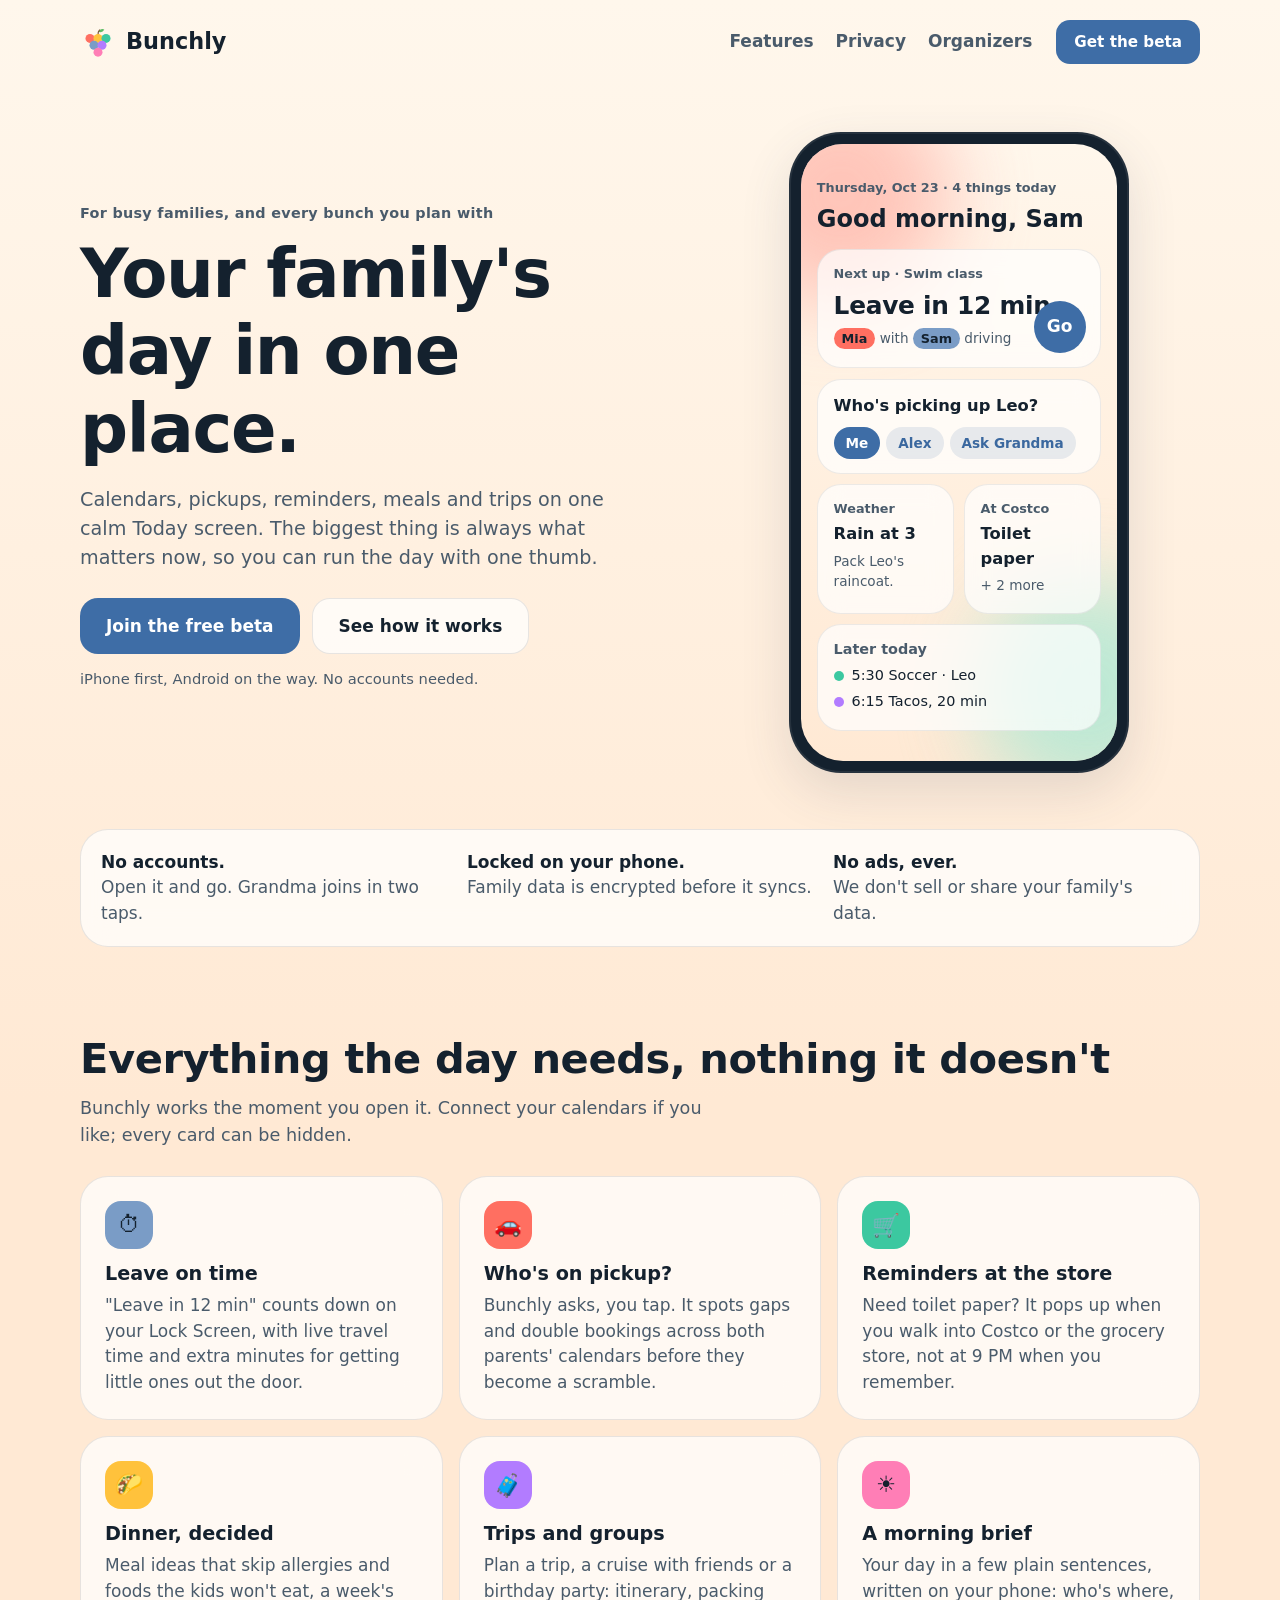
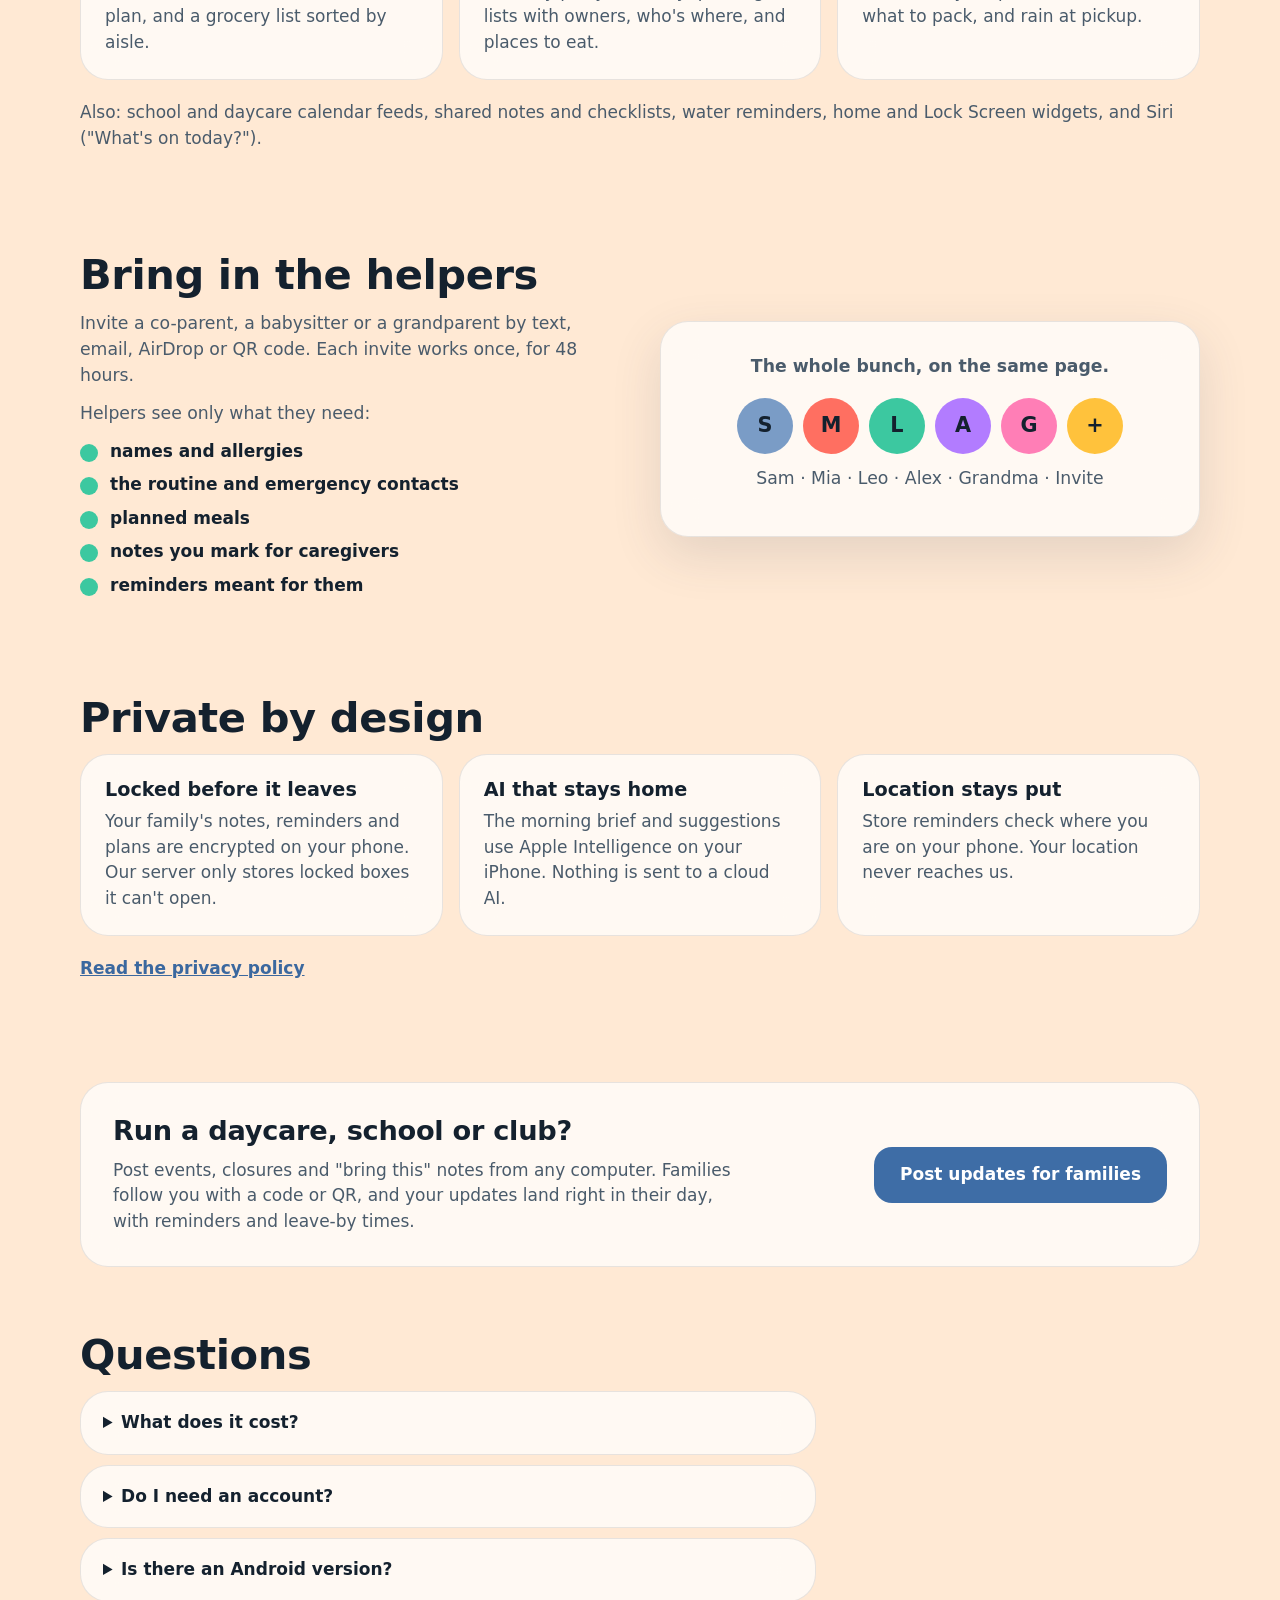
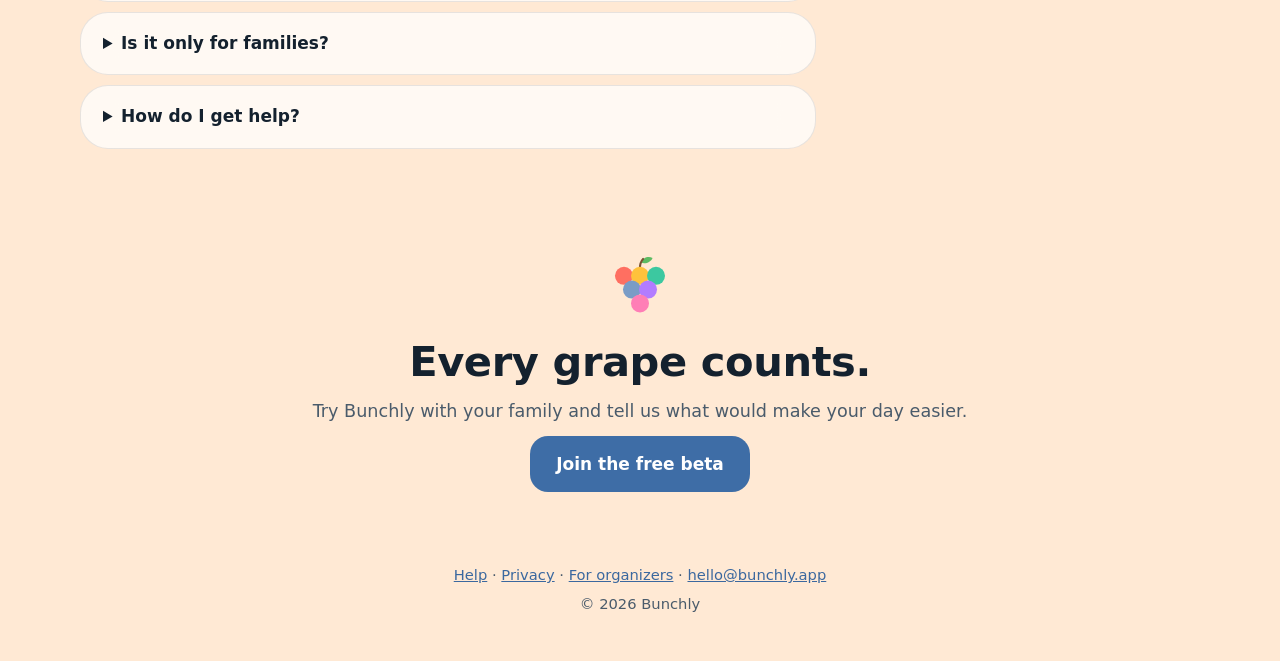
==== index.html @ c91fd7da "Publish landing page from Personal-Dashboard 322509f Co-Authored-By: Claude Opus 5.5 (1M context) <n" ====
<!doctype html>
<html lang="en">
<head>
  <meta charset="utf-8">
  <meta name="viewport" content="width=device-width, initial-scale=1">
  <title>Bunchly: your family's day in one place</title>
  <meta name="description" content="Bunchly keeps your family, and every group you plan with, on one calm Today screen: calendars, pickups, reminders, meals and trips. No accounts needed.">
  <meta name="theme-color" content="#FFF7EC" media="(prefers-color-scheme: light)">
  <meta name="theme-color" content="#11141F" media="(prefers-color-scheme: dark)">
  <meta property="og:title" content="Bunchly">
  <meta property="og:description" content="Your family's day in one place. Calendars, pickups, reminders, meals and trips, shared with the people who help.">
  <meta property="og:url" content="https://bunchly.app/">
  <meta property="og:type" content="website">
  <link rel="icon" href="/logo.svg" type="image/svg+xml">
  <link rel="stylesheet" href="/home.css">
</head>
<body>
  <div class="glows" aria-hidden="true"><span></span><span></span><span></span><span></span></div>

  <header class="top">
    <a class="brand" href="/" aria-label="Bunchly home"><img src="/logo.svg" alt="" width="36" height="36"><span>Bunchly</span></a>
    <nav aria-label="Main">
      <a href="#features">Features</a>
      <a href="#privacy">Privacy</a>
      <a href="#organizers">Organizers</a>
    </nav>
    <a class="button small beta-link" href="mailto:hello@bunchly.app?subject=Bunchly%20beta">Get the beta</a>
  </header>

  <main>
    <section class="hero">
      <div class="hero-text">
        <p class="eyebrow">For busy families, and every bunch you plan with</p>
        <h1>Your family's day in one place.</h1>
        <p class="lead">Calendars, pickups, reminders, meals and trips on one calm Today screen. The biggest thing is always what matters now, so you can run the day with one thumb.</p>
        <div class="cta">
          <a class="button beta-link" href="mailto:hello@bunchly.app?subject=Bunchly%20beta">Join the free beta</a>
          <a class="button ghost" href="#features">See how it works</a>
        </div>
        <p class="fine">iPhone first, Android on the way. No accounts needed.</p>
      </div>

      <figure class="phone" aria-label="Bunchly's Today screen">
        <div class="screen">
          <p class="caption">Thursday, Oct 23 · 4 things today</p>
          <p class="greeting">Good morning, Sam</p>

          <div class="tile next">
            <p class="caption">Next up · Swim class</p>
            <p class="countdown">Leave in 12 min</p>
            <p class="small-text"><span class="chip c-coral">Mia</span> with <span class="chip c-blue">Sam</span> driving</p>
            <span class="go">Go</span>
          </div>

          <div class="tile ask">
            <p class="tile-title">Who's picking up Leo?</p>
            <div class="answers"><span>Me</span><span>Alex</span><span>Ask Grandma</span></div>
          </div>

          <div class="row">
            <div class="tile mini">
              <p class="caption">Weather</p>
              <p class="tile-title">Rain at 3</p>
              <p class="small-text">Pack Leo's raincoat.</p>
            </div>
            <div class="tile mini">
              <p class="caption">At Costco</p>
              <p class="tile-title">Toilet paper</p>
              <p class="small-text">+ 2 more</p>
            </div>
          </div>

          <div class="tile list">
            <p class="caption">Later today</p>
            <p><span class="dot c-mint"></span>5:30 Soccer · Leo</p>
            <p><span class="dot c-lavender"></span>6:15 Tacos, 20 min</p>
          </div>
        </div>
      </figure>
    </section>

    <ul class="promises" aria-label="Bunchly promises">
      <li><strong>No accounts.</strong> Open it and go. Grandma joins in two taps.</li>
      <li><strong>Locked on your phone.</strong> Family data is encrypted before it syncs.</li>
      <li><strong>No ads, ever.</strong> We don't sell or share your family's data.</li>
    </ul>

    <section id="features" class="section">
      <h2>Everything the day needs, nothing it doesn't</h2>
      <p class="section-lead">Bunchly works the moment you open it. Connect your calendars if you like; every card can be hidden.</p>
      <div class="grid">
        <article class="feature">
          <div class="icon c-blue" aria-hidden="true">⏱</div>
          <h3>Leave on time</h3>
          <p>"Leave in 12 min" counts down on your Lock Screen, with live travel time and extra minutes for getting little ones out the door.</p>
        </article>
        <article class="feature">
          <div class="icon c-coral" aria-hidden="true">🚗</div>
          <h3>Who's on pickup?</h3>
          <p>Bunchly asks, you tap. It spots gaps and double bookings across both parents' calendars before they become a scramble.</p>
        </article>
        <article class="feature">
          <div class="icon c-mint" aria-hidden="true">🛒</div>
          <h3>Reminders at the store</h3>
          <p>Need toilet paper? It pops up when you walk into Costco or the grocery store, not at 9 PM when you remember.</p>
        </article>
        <article class="feature">
          <div class="icon c-sun" aria-hidden="true">🌮</div>
          <h3>Dinner, decided</h3>
          <p>Meal ideas that skip allergies and foods the kids won't eat, a week's plan, and a grocery list sorted by aisle.</p>
        </article>
        <article class="feature">
          <div class="icon c-lavender" aria-hidden="true">🧳</div>
          <h3>Trips and groups</h3>
          <p>Plan a trip, a cruise with friends or a birthday party: itinerary, packing lists with owners, who's where, and places to eat.</p>
        </article>
        <article class="feature">
          <div class="icon c-pink" aria-hidden="true">☀️</div>
          <h3>A morning brief</h3>
          <p>Your day in a few plain sentences, written on your phone: who's where, what to pack, and rain at pickup.</p>
        </article>
      </div>
      <p class="also">Also: school and daycare calendar feeds, shared notes and checklists, water reminders, home and Lock Screen widgets, and Siri ("What's on today?").</p>
    </section>

    <section class="section split">
      <div>
        <h2>Bring in the helpers</h2>
        <p>Invite a co-parent, a babysitter or a grandparent by text, email, AirDrop or QR code. Each invite works once, for 48 hours.</p>
        <p>Helpers see only what they need:</p>
        <ul class="checks">
          <li>names and allergies</li>
          <li>the routine and emergency contacts</li>
          <li>planned meals</li>
          <li>notes you mark for caregivers</li>
          <li>reminders meant for them</li>
        </ul>
      </div>
      <div class="bunch-card" aria-hidden="true">
        <p class="tile-title">The whole bunch, on the same page.</p>
        <div class="people">
          <span class="avatar c-blue">S</span><span class="avatar c-coral">M</span><span class="avatar c-mint">L</span>
          <span class="avatar c-lavender">A</span><span class="avatar c-pink">G</span><span class="avatar c-sun">+</span>
        </div>
        <p class="small-text">Sam · Mia · Leo · Alex · Grandma · Invite</p>
      </div>
    </section>

    <section id="privacy" class="section privacy">
      <h2>Private by design</h2>
      <div class="grid three">
        <div>
          <h3>Locked before it leaves</h3>
          <p>Your family's notes, reminders and plans are encrypted on your phone. Our server only stores locked boxes it can't open.</p>
        </div>
        <div>
          <h3>AI that stays home</h3>
          <p>The morning brief and suggestions use Apple Intelligence on your iPhone. Nothing is sent to a cloud AI.</p>
        </div>
        <div>
          <h3>Location stays put</h3>
          <p>Store reminders check where you are on your phone. Your location never reaches us.</p>
        </div>
      </div>
      <p><a href="/privacy/">Read the privacy policy</a></p>
    </section>

    <section id="organizers" class="section organizers">
      <div>
        <h2>Run a daycare, school or club?</h2>
        <p>Post events, closures and "bring this" notes from any computer. Families follow you with a code or QR, and your updates land right in their day, with reminders and leave-by times.</p>
      </div>
      <a class="button" href="/organizer/">Post updates for families</a>
    </section>

    <section class="section faq">
      <h2>Questions</h2>
      <details>
        <summary>What does it cost?</summary>
        <p>The beta is free. When Bunchly reaches the App Store, the core app stays free, with an optional Plus plan later.</p>
      </details>
      <details>
        <summary>Do I need an account?</summary>
        <p>No. There's no sign-up and no password. Sharing with your family works through one-time invite links.</p>
      </details>
      <details>
        <summary>Is there an Android version?</summary>
        <p>Not yet. Bunchly is built so Android phones can join the same family later.</p>
      </details>
      <details>
        <summary>Is it only for families?</summary>
        <p>Families come first, but any bunch works: a trip with friends, a team, a party you're planning.</p>
      </details>
      <details>
        <summary>How do I get help?</summary>
        <p>Visit <a href="/support/">support</a> or write to <a href="mailto:hello@bunchly.app">hello@bunchly.app</a>.</p>
      </details>
    </section>

    <section class="section final">
      <img src="/logo.svg" alt="" width="72" height="72">
      <h2>Every grape counts.</h2>
      <p>Try Bunchly with your family and tell us what would make your day easier.</p>
      <a class="button beta-link" href="mailto:hello@bunchly.app?subject=Bunchly%20beta">Join the free beta</a>
    </section>
  </main>

  <footer class="bottom">
    <p><a href="/support/">Help</a> · <a href="/privacy/">Privacy</a> · <a href="/organizer/">For organizers</a> · <a href="mailto:hello@bunchly.app">hello@bunchly.app</a></p>
    <p>© 2026 Bunchly</p>
  </footer>
</body>
</html>
---- home.css ----
/* Landing page. Brand tokens from docs/BRAND.md; the other pages use style.css. */
:root {
  --bg-top: #FFF7EC;
  --bg-bottom: #FFE9D4;
  --card: rgba(255, 255, 255, 0.72);
  --card-solid: #FFFFFF;
  --text: #14212E;
  --muted: #4A5B6B;
  --link: #3B689F;
  --accent: #3E6DA6;
  --on-accent: #FFFFFF;
  --line: rgba(20, 33, 46, 0.10);
  --glow-opacity: 0.75;
  --shadow: 0 18px 50px rgba(62, 70, 90, 0.14);
  --blue: #7A9CC6; --coral: #FF6F61; --mint: #3CC8A0;
  --lavender: #B27CFF; --pink: #FF7EB6; --sun: #FFC23C;
}
@media (prefers-color-scheme: dark) {
  :root {
    --bg-top: #1B2033;
    --bg-bottom: #11141F;
    --card: rgba(36, 42, 64, 0.72);
    --card-solid: #1B2033;
    --text: #F2F5F8;
    --muted: #B4C0CC;
    --link: #8FB0D8;
    --on-accent: #FFFFFF;
    --line: rgba(242, 245, 248, 0.12);
    --glow-opacity: 0.22;
    --shadow: 0 18px 50px rgba(0, 0, 0, 0.35);
  }
}

* { box-sizing: border-box; }
html { scroll-behavior: smooth; background: var(--bg-bottom); }
@media (prefers-reduced-motion: reduce) { html { scroll-behavior: auto; } }
body {
  margin: 0;
  min-height: 100vh;
  background: linear-gradient(180deg, var(--bg-top), var(--bg-bottom) 1100px) no-repeat, var(--bg-bottom);
  color: var(--text);
  font: 17px/1.5 ui-rounded, "SF Pro Rounded", "Nunito", system-ui, -apple-system, "Segoe UI", sans-serif;
  overflow-x: hidden;
}
a { color: var(--link); }
h1, h2, h3 { line-height: 1.15; margin: 0; }
p { margin: 0 0 12px; }

/* Wallpaper glows */
.glows { position: fixed; inset: 0; z-index: -1; pointer-events: none; opacity: var(--glow-opacity); }
.glows span { position: absolute; width: 46vmax; height: 46vmax; border-radius: 50%; filter: blur(90px); }
.glows span:nth-child(1) { background: #FFB4A8; top: -14vmax; left: -12vmax; }
.glows span:nth-child(2) { background: #A8E8D4; top: 18vmax; right: -16vmax; }
.glows span:nth-child(3) { background: #D8C0FF; bottom: -18vmax; left: 10vmax; }
.glows span:nth-child(4) { background: #B9CBE3; top: 40vmax; left: -20vmax; }

/* Buttons */
.button {
  display: inline-flex; align-items: center; justify-content: center;
  min-height: 56px; padding: 0 26px; border-radius: 18px;
  background: var(--accent); color: var(--on-accent);
  font-weight: 800; text-decoration: none; white-space: nowrap;
}
.button.small { min-height: 44px; padding: 0 18px; border-radius: 14px; font-size: 0.95rem; }
.button.ghost { background: var(--card); color: var(--text); border: 1px solid var(--line); }
.button:hover { filter: brightness(1.06); }
.button:focus-visible, a:focus-visible, summary:focus-visible { outline: 3px solid var(--link); outline-offset: 3px; }

/* Header */
.top {
  max-width: 72rem; margin: 0 auto; padding: 20px 16px;
  display: flex; align-items: center; gap: 24px;
}
.brand { display: flex; align-items: center; gap: 10px; color: var(--text); text-decoration: none; font-weight: 900; font-size: 1.4rem; }
.top nav { display: flex; gap: 22px; margin-left: auto; }
.top nav a { color: var(--muted); text-decoration: none; font-weight: 700; }
.top nav a:hover { color: var(--text); }

main { max-width: 72rem; margin: 0 auto; padding: 0 16px; }

/* Hero */
.hero { display: grid; grid-template-columns: 1.1fr 0.9fr; gap: 48px; align-items: center; padding: 48px 0 56px; }
.eyebrow { color: var(--muted); font-weight: 800; font-size: 0.9rem; letter-spacing: 0.02em; }
.hero h1 { font-size: clamp(2.5rem, 6vw, 4.2rem); font-weight: 900; letter-spacing: -0.02em; margin-bottom: 18px; }
.lead { font-size: 1.2rem; color: var(--muted); max-width: 34rem; margin-bottom: 26px; }
.cta { display: flex; flex-wrap: wrap; gap: 12px; margin-bottom: 14px; }
.fine { color: var(--muted); font-size: 0.92rem; }

/* Phone mockup */
.phone {
  margin: 0 auto; width: min(100%, 340px); padding: 12px; border-radius: 52px;
  background: #14212E; box-shadow: var(--shadow), inset 0 0 0 2px rgba(255,255,255,0.08);
}
.screen {
  border-radius: 42px; padding: 34px 16px 20px;
  background: linear-gradient(180deg, #FFF7EC, #FFE9D4);
  color: #14212E; position: relative; overflow: hidden;
}
.screen::before, .screen::after { content: ""; position: absolute; border-radius: 50%; filter: blur(40px); opacity: 0.75; z-index: 0; }
.screen::before { width: 220px; height: 220px; background: #FFB4A8; top: -60px; left: -70px; }
.screen::after { width: 220px; height: 220px; background: #A8E8D4; bottom: -40px; right: -80px; }
.screen > * { position: relative; z-index: 1; }
.screen .caption { color: #4A5B6B; }
.greeting { font-weight: 900; font-size: 1.5rem; margin-bottom: 12px; }
.caption { font-weight: 700; font-size: 0.8rem; color: var(--muted); margin-bottom: 4px; }
.tile {
  background: rgba(255,255,255,0.7); border: 1px solid rgba(20,33,46,0.08);
  border-radius: 24px; padding: 14px 16px; margin-bottom: 10px;
  -webkit-backdrop-filter: blur(12px); backdrop-filter: blur(12px);
}
.tile p { margin: 0 0 4px; }
.tile-title { font-weight: 800; font-size: 1.02rem; }
.small-text { font-size: 0.85rem; color: #4A5B6B; }
.next { position: relative; padding-right: 64px; }
.countdown { font-weight: 900; font-size: 1.55rem; white-space: nowrap; letter-spacing: -0.01em; }
.go {
  position: absolute; right: 14px; bottom: 14px; display: grid; place-items: center;
  width: 52px; height: 52px; border-radius: 50%; background: #3E6DA6; color: #FFF; font-weight: 900;
}
.answers { display: flex; gap: 6px; flex-wrap: wrap; margin-top: 8px; }
.answers span { padding: 6px 12px; border-radius: 999px; background: #3E6DA6; color: #FFF; font-weight: 800; font-size: 0.85rem; }
.answers span + span { background: rgba(62,109,166,0.12); color: #3B689F; }
.row { display: grid; grid-template-columns: 1fr 1fr; gap: 10px; }
.row .tile { margin-bottom: 10px; }
.list p { font-size: 0.9rem; display: flex; align-items: center; gap: 8px; }
.chip { display: inline-block; padding: 1px 8px; border-radius: 999px; font-weight: 800; font-size: 0.8rem; color: #14212E; }
.dot { width: 10px; height: 10px; border-radius: 50%; display: inline-block; }

/* Person colors */
.c-blue { background: var(--blue); } .c-coral { background: var(--coral); } .c-mint { background: var(--mint); }
.c-lavender { background: var(--lavender); } .c-pink { background: var(--pink); } .c-sun { background: var(--sun); }

/* Promises strip */
.promises {
  list-style: none; margin: 0 0 24px; padding: 20px; display: grid; grid-template-columns: repeat(3, 1fr); gap: 20px;
  background: var(--card); border: 1px solid var(--line); border-radius: 28px;
  -webkit-backdrop-filter: blur(16px); backdrop-filter: blur(16px);
}
.promises li { color: var(--muted); }
.promises strong { color: var(--text); display: block; }

/* Sections */
.section { padding: 64px 0 24px; }
.section h2 { font-size: clamp(1.8rem, 4vw, 2.6rem); font-weight: 900; letter-spacing: -0.01em; margin-bottom: 12px; }
.section-lead { color: var(--muted); font-size: 1.1rem; max-width: 40rem; margin-bottom: 28px; }
.grid { display: grid; grid-template-columns: repeat(3, 1fr); gap: 16px; }
.feature, .privacy .grid > div, .bunch-card, .organizers, .faq details {
  background: var(--card); border: 1px solid var(--line); border-radius: 28px;
  -webkit-backdrop-filter: blur(16px); backdrop-filter: blur(16px);
}
.feature { padding: 24px; }
.feature h3, .privacy h3 { font-size: 1.2rem; font-weight: 800; margin-bottom: 8px; }
.feature p, .privacy .grid p { color: var(--muted); margin: 0; }
.icon { width: 48px; height: 48px; border-radius: 16px; display: grid; place-items: center; font-size: 1.4rem; margin-bottom: 14px; }
.also { color: var(--muted); margin-top: 20px; }

.split { display: grid; grid-template-columns: 1fr 1fr; gap: 40px; align-items: center; }
.split p { color: var(--muted); font-size: 1.08rem; }
.checks { list-style: none; padding: 0; margin: 0; }
.checks li { padding-left: 30px; position: relative; margin-bottom: 8px; font-weight: 700; }
.checks li::before { content: ""; position: absolute; left: 0; top: 0.3em; width: 18px; height: 18px; border-radius: 50%; background: var(--mint); }
.bunch-card { padding: 32px; text-align: center; box-shadow: var(--shadow); }
.people { display: flex; justify-content: center; flex-wrap: wrap; gap: 10px; margin: 18px 0 12px; }
.avatar { width: 56px; height: 56px; border-radius: 50%; display: grid; place-items: center; font-weight: 900; font-size: 1.3rem; color: #14212E; }
.bunch-card .small-text { color: var(--muted); }

.privacy .grid > div { padding: 24px; }
.privacy > p { margin-top: 20px; font-weight: 700; }
.three { grid-template-columns: repeat(3, 1fr); }

.organizers { margin-top: 64px; padding: 32px; display: flex; align-items: center; gap: 32px; justify-content: space-between; }
.organizers h2 { font-size: 1.7rem; }
.organizers p { color: var(--muted); margin: 0; max-width: 40rem; }

.faq { max-width: 46rem; }
.faq details { padding: 4px 22px; margin-bottom: 10px; }
.faq summary { cursor: pointer; font-weight: 800; padding: 14px 0; min-height: 44px; }
.faq details p { color: var(--muted); }

.final { text-align: center; padding-bottom: 48px; }
.final p { color: var(--muted); font-size: 1.1rem; }
.final h2 { margin-top: 12px; }

.bottom { max-width: 72rem; margin: 0 auto; padding: 24px 16px 40px; text-align: center; color: var(--muted); font-size: 0.92rem; }
.bottom p { margin-bottom: 6px; }

/* Narrow screens */
@media (max-width: 860px) {
  .hero, .split { grid-template-columns: 1fr; gap: 36px; }
  .hero { padding-top: 24px; }
  .grid, .three, .promises { grid-template-columns: 1fr; }
  .organizers { flex-direction: column; align-items: flex-start; }
  .top nav { display: none; }
  .top .button { margin-left: auto; }
}
@media (min-width: 861px) and (max-width: 1040px) {
  .grid { grid-template-columns: repeat(2, 1fr); }
}
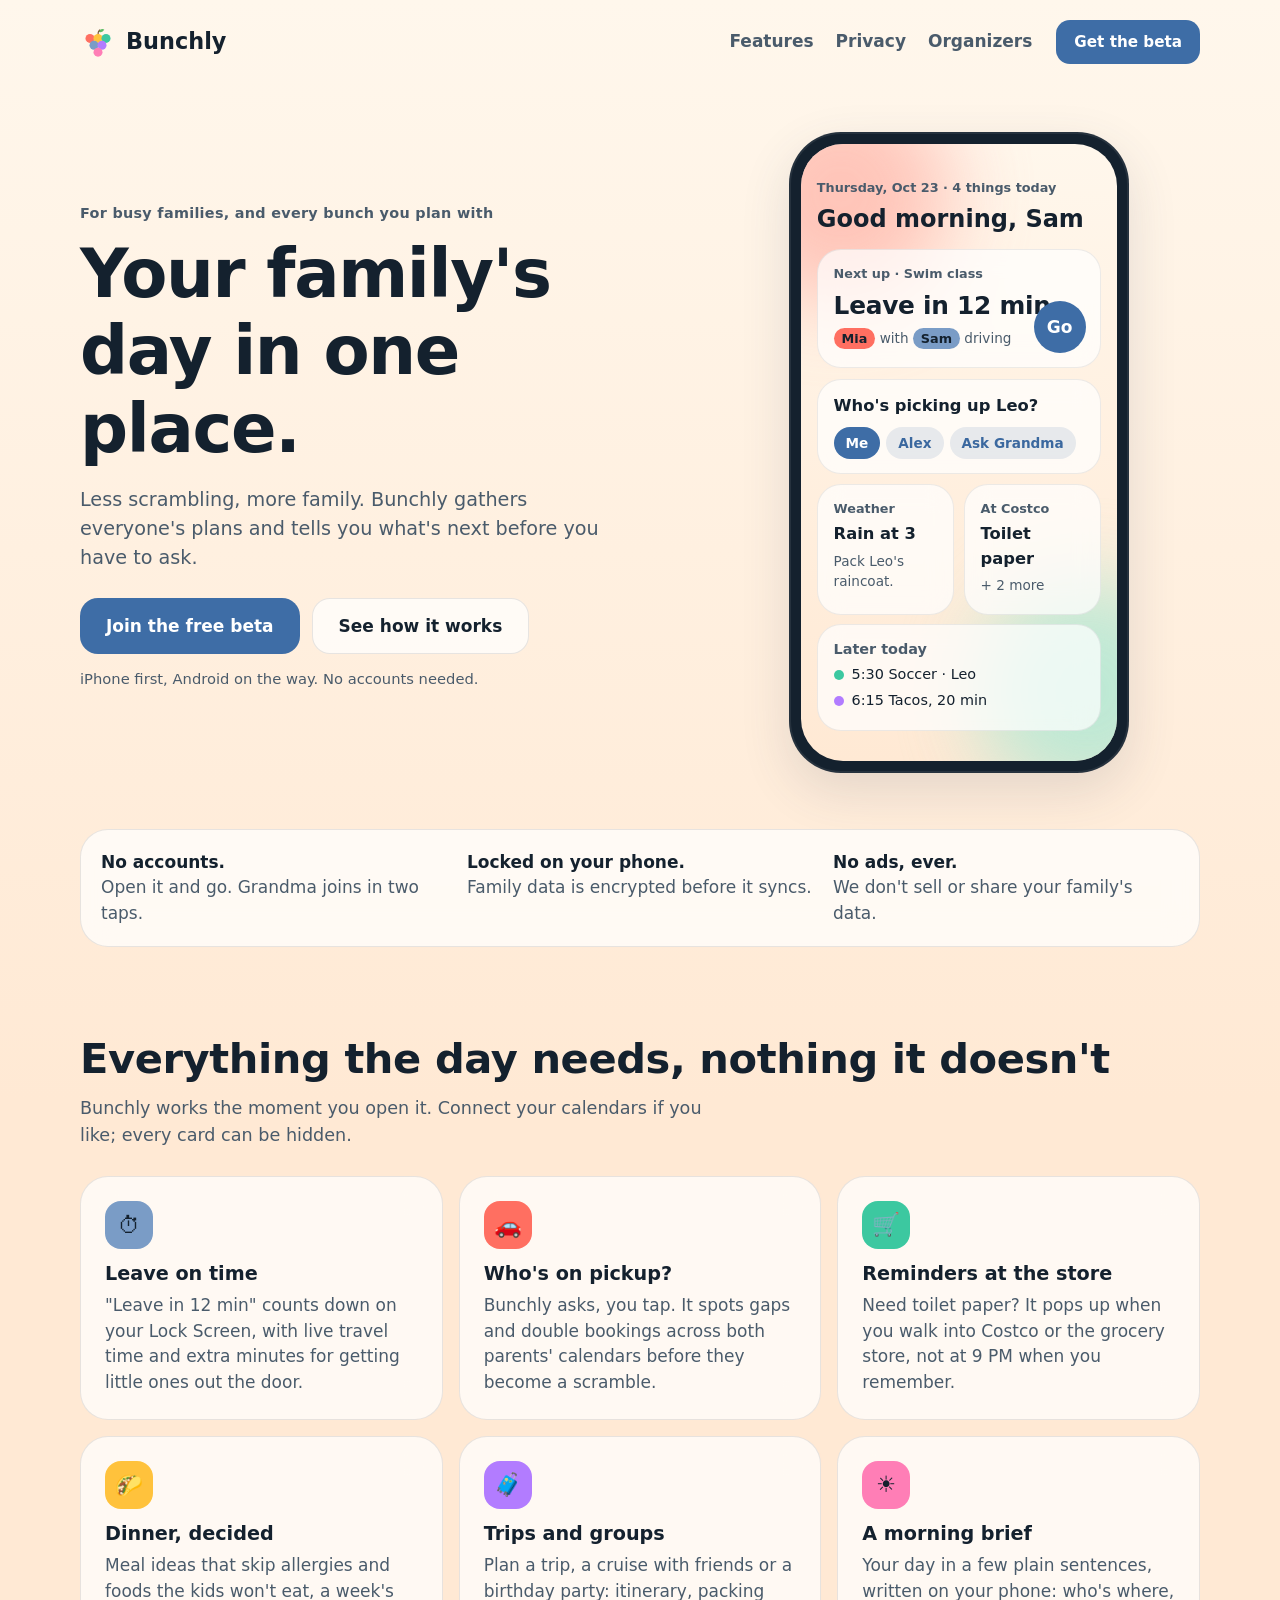
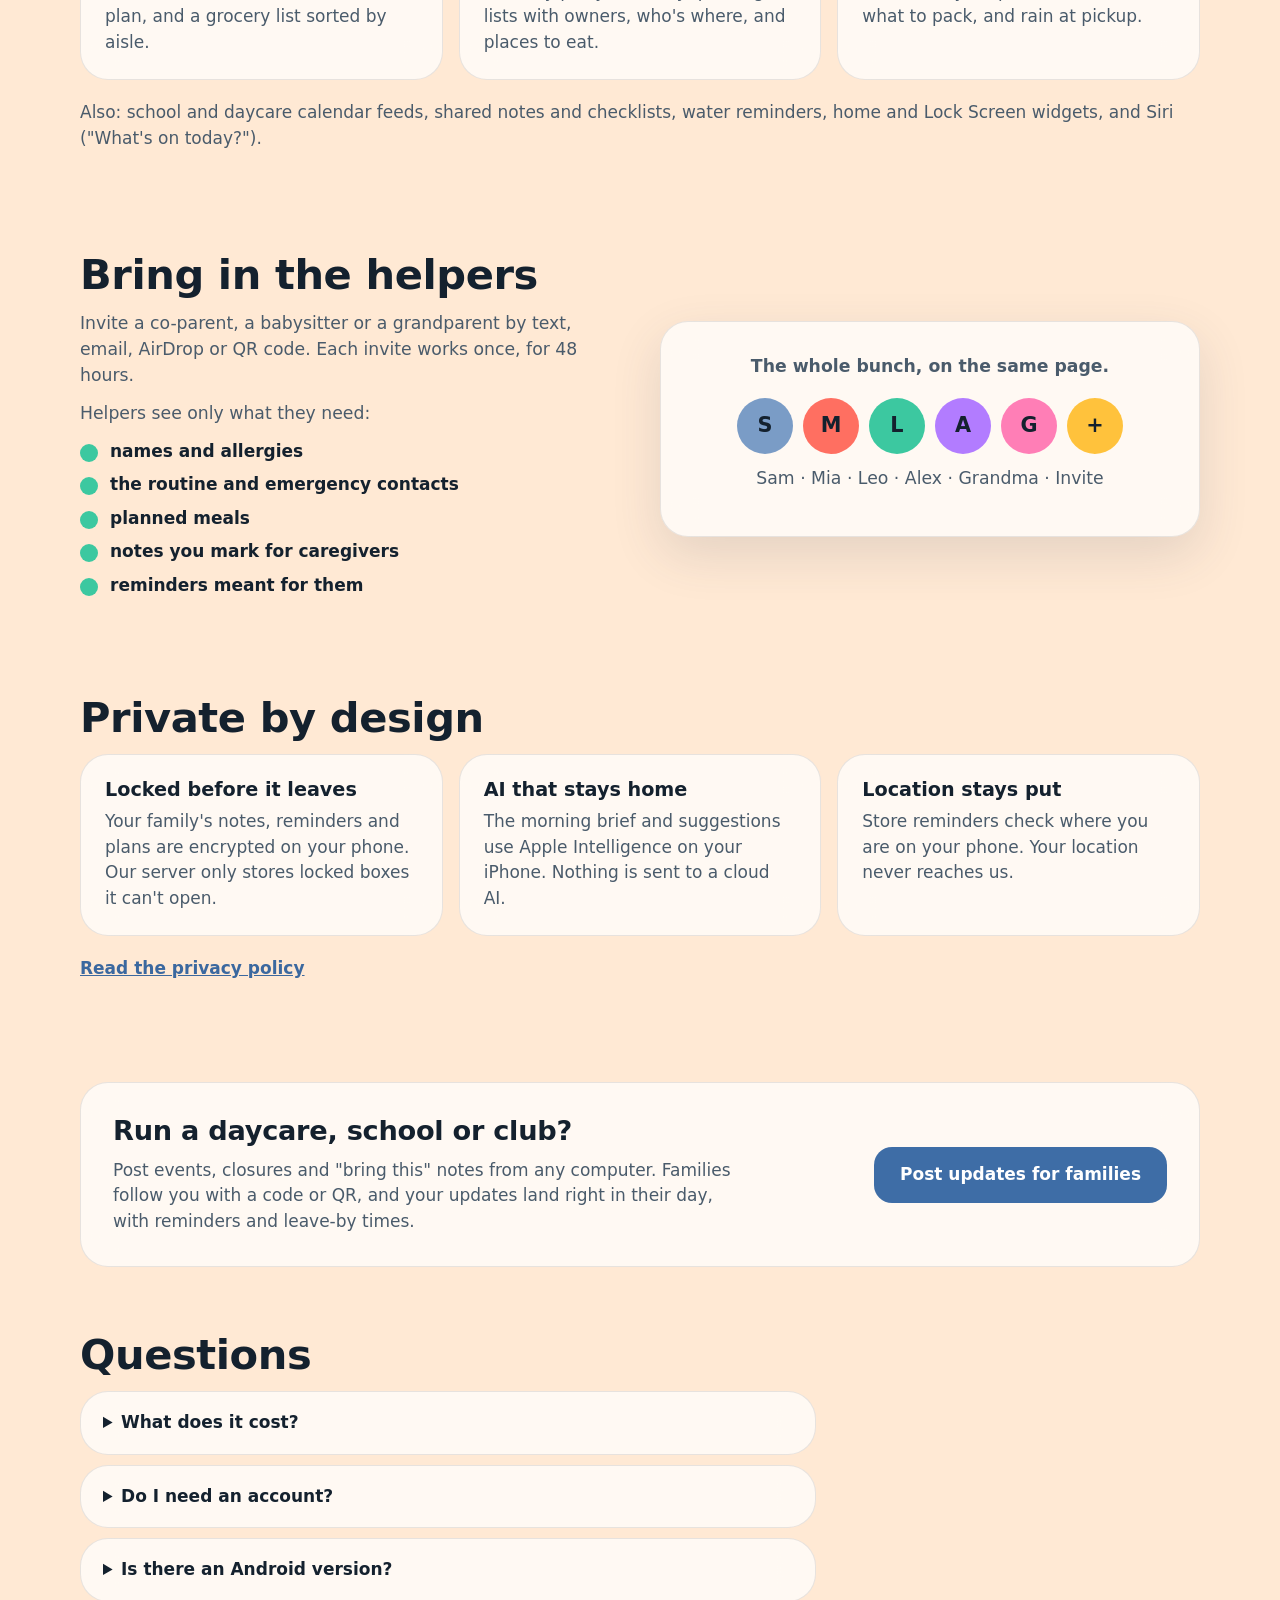
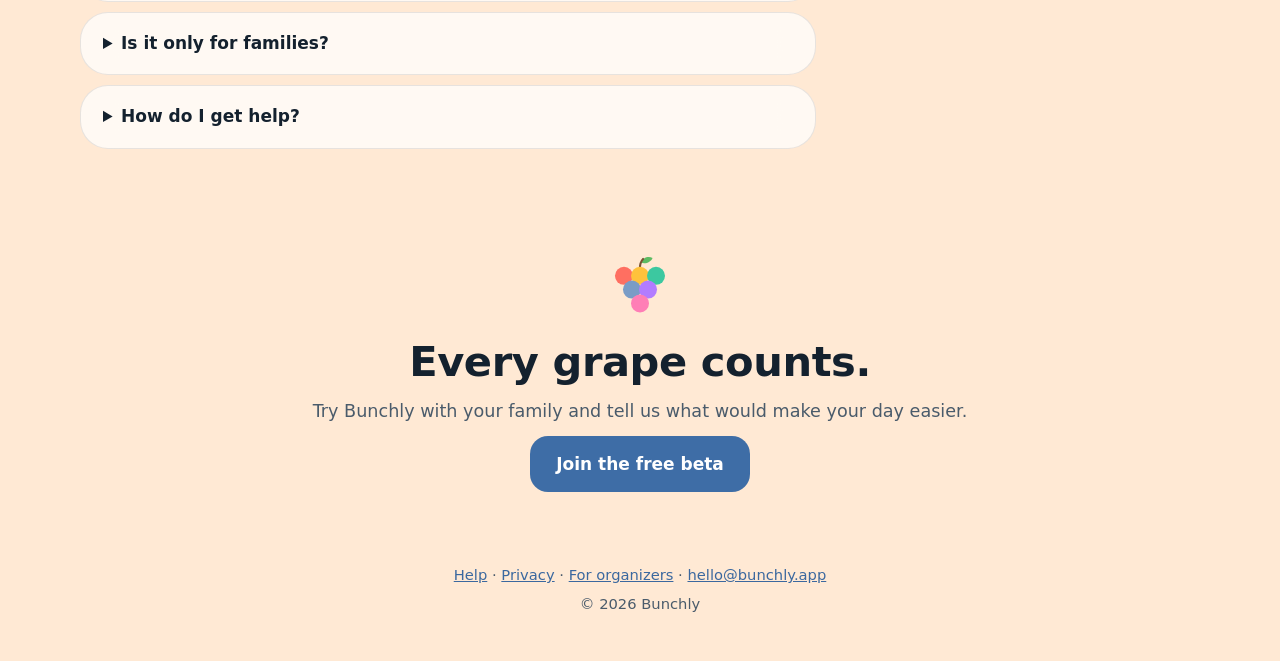
==== commit 9271de2a: "Homepage intro: "Less scrambling, more family." Co-Authored-By: Claude Opus 5.5 (1M context) <norepl" ====
--- a/index.html
+++ b/index.html
@@ -12,6 +12,12 @@
   <meta property="og:url" content="https://bunchly.app/">
   <meta property="og:type" content="website">
   <link rel="icon" href="/logo.svg" type="image/svg+xml">
+  <link rel="apple-touch-icon" href="/apple-touch-icon.png">
+  <meta property="og:image" content="https://bunchly.app/og.jpg">
+  <meta property="og:image:width" content="1200">
+  <meta property="og:image:height" content="630">
+  <meta property="og:image:alt" content="The Bunchly grape logo: Your family's day in one place.">
+  <meta name="twitter:card" content="summary_large_image">
   <link rel="stylesheet" href="/home.css">
 </head>
 <body>
@@ -32,7 +38,7 @@
       <div class="hero-text">
         <p class="eyebrow">For busy families, and every bunch you plan with</p>
         <h1>Your family's day in one place.</h1>
-        <p class="lead">Calendars, pickups, reminders, meals and trips on one calm Today screen. The biggest thing is always what matters now, so you can run the day with one thumb.</p>
+        <p class="lead">Less scrambling, more family. Bunchly gathers everyone's plans and tells you what's next before you have to ask.</p>
         <div class="cta">
           <a class="button beta-link" href="mailto:hello@bunchly.app?subject=Bunchly%20beta">Join the free beta</a>
           <a class="button ghost" href="#features">See how it works</a>
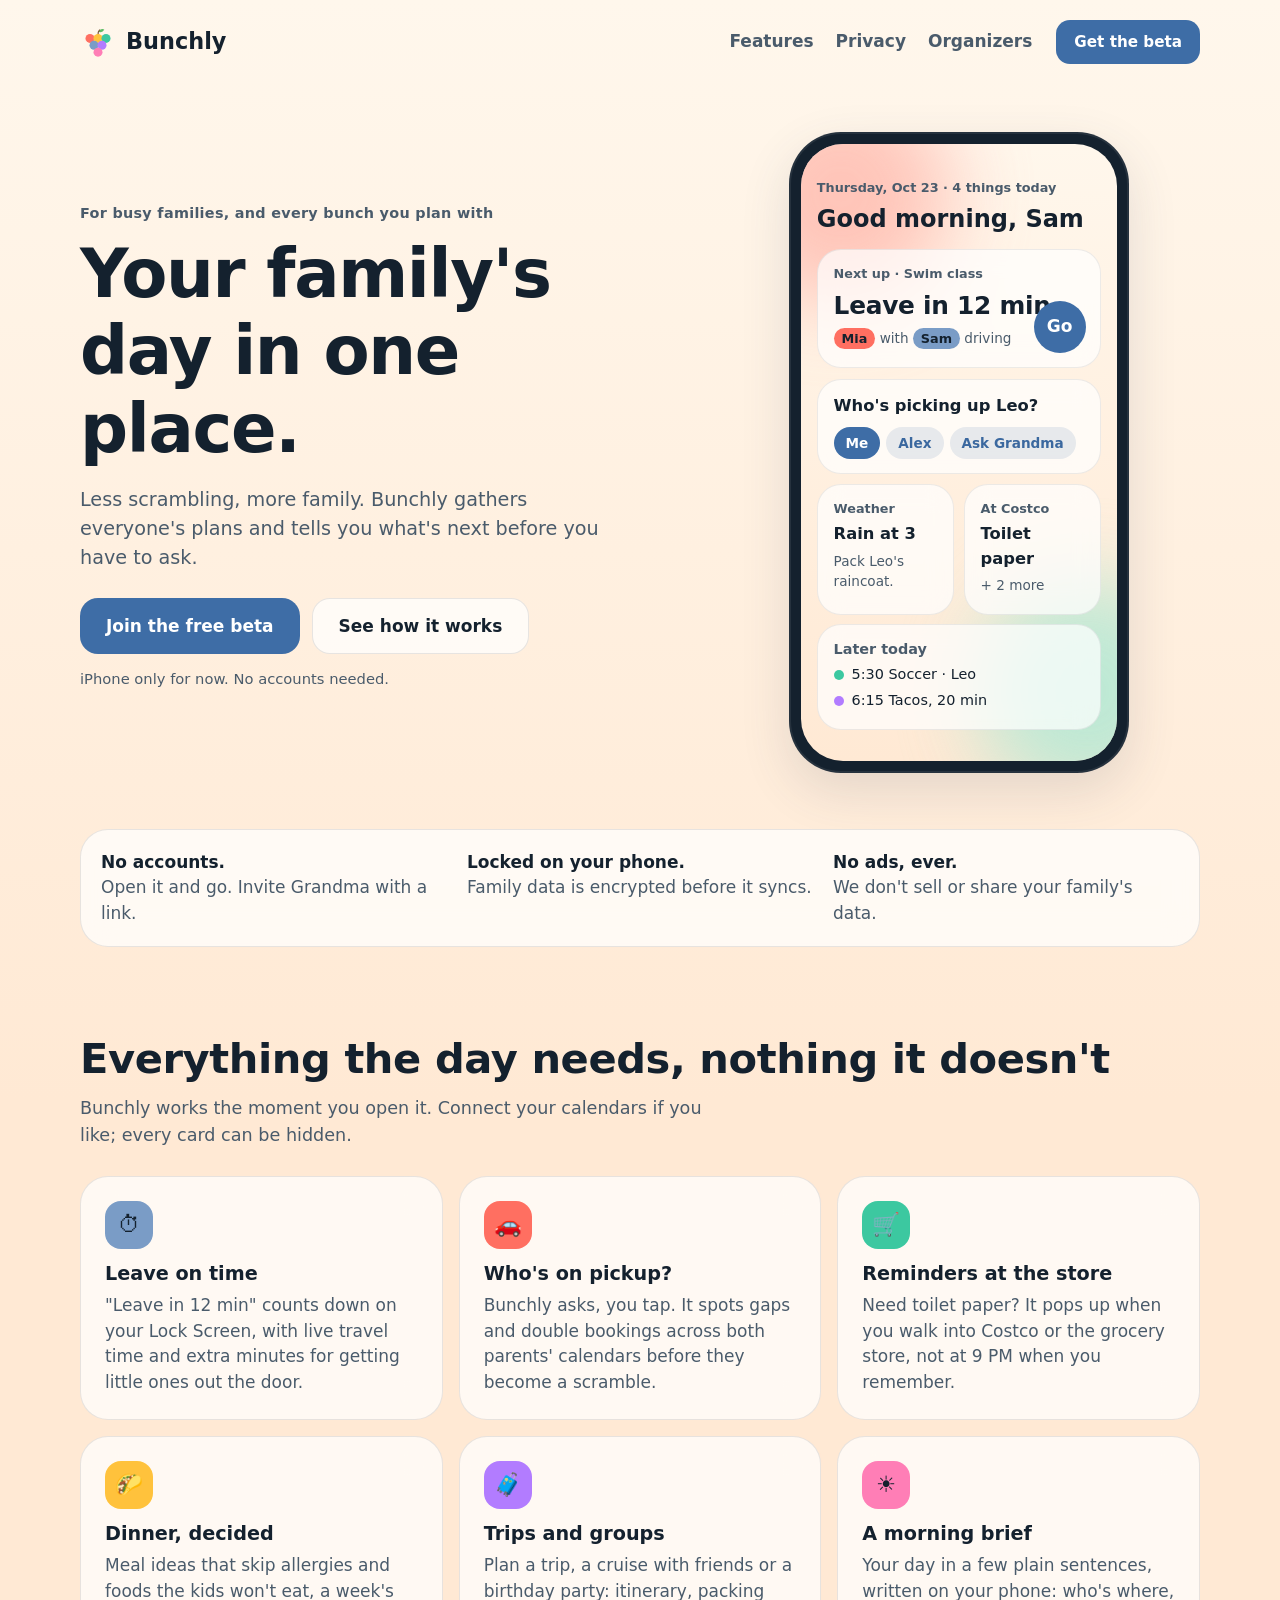
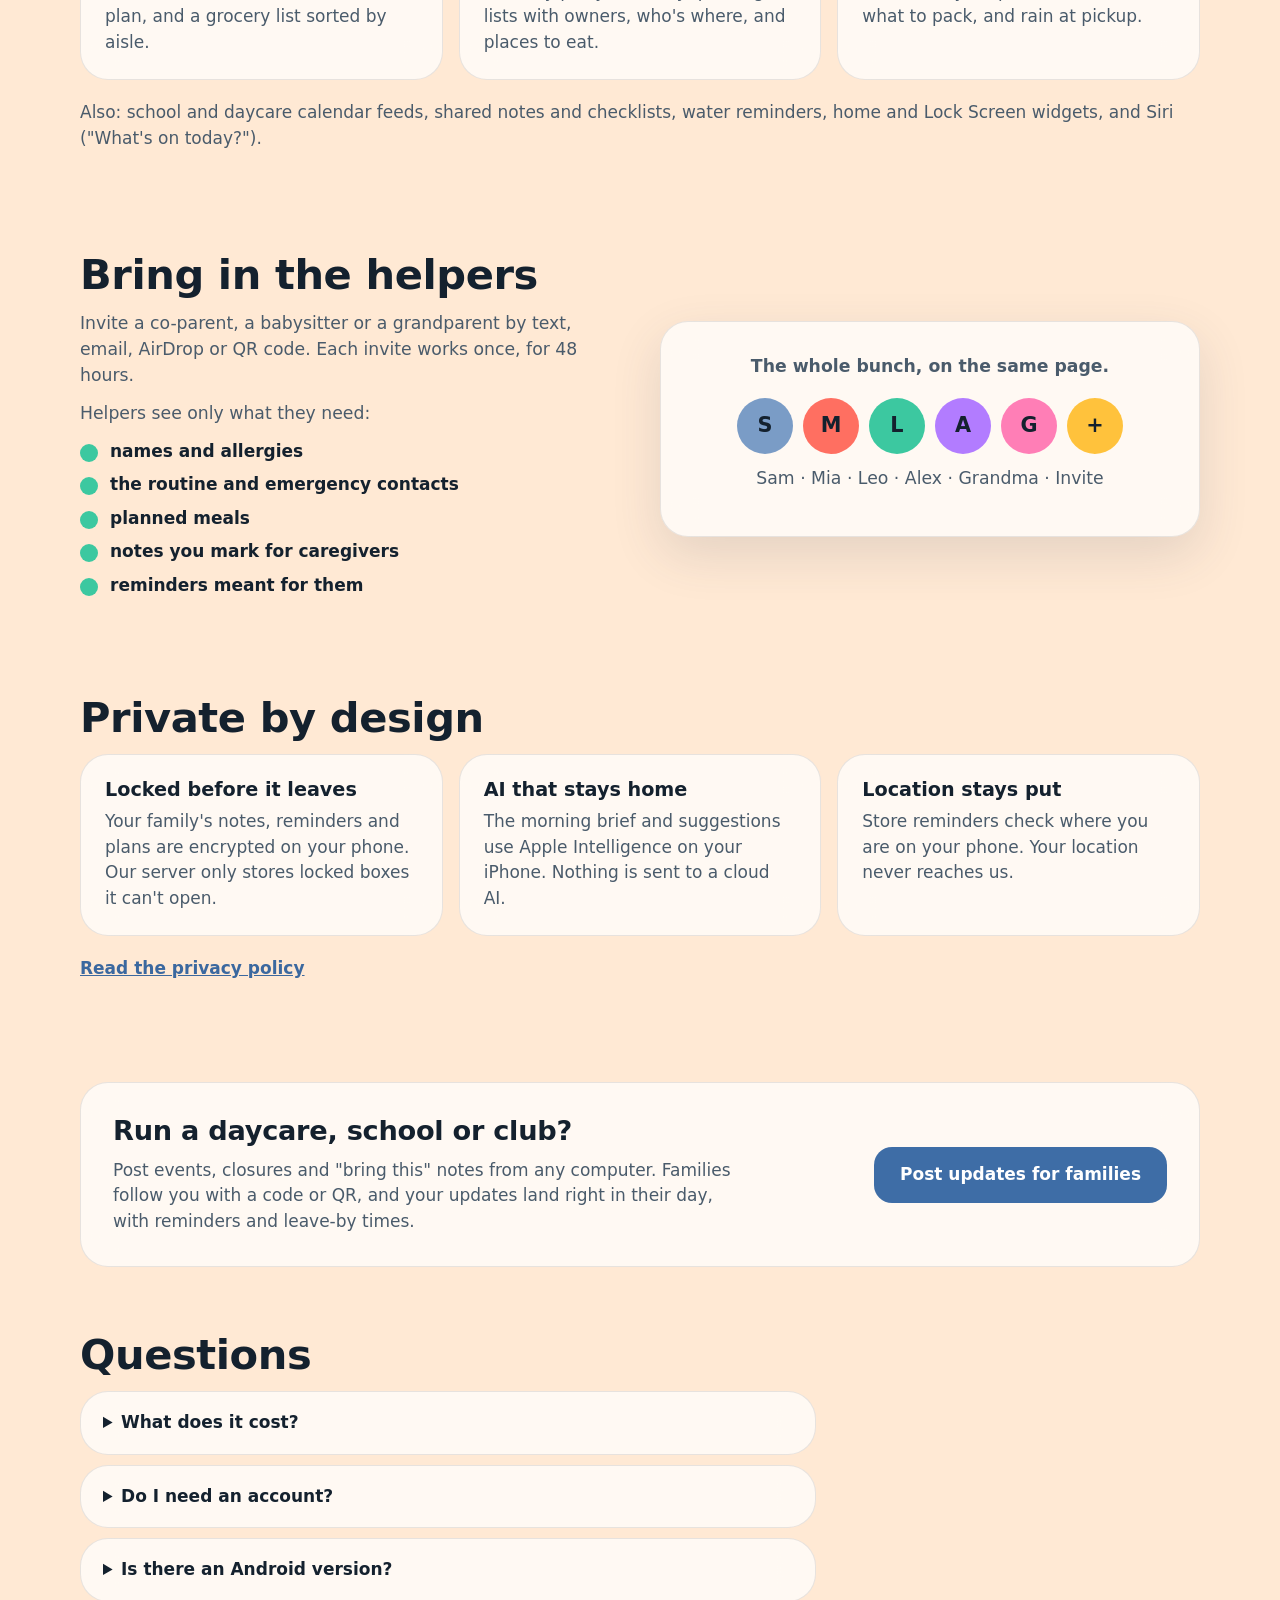
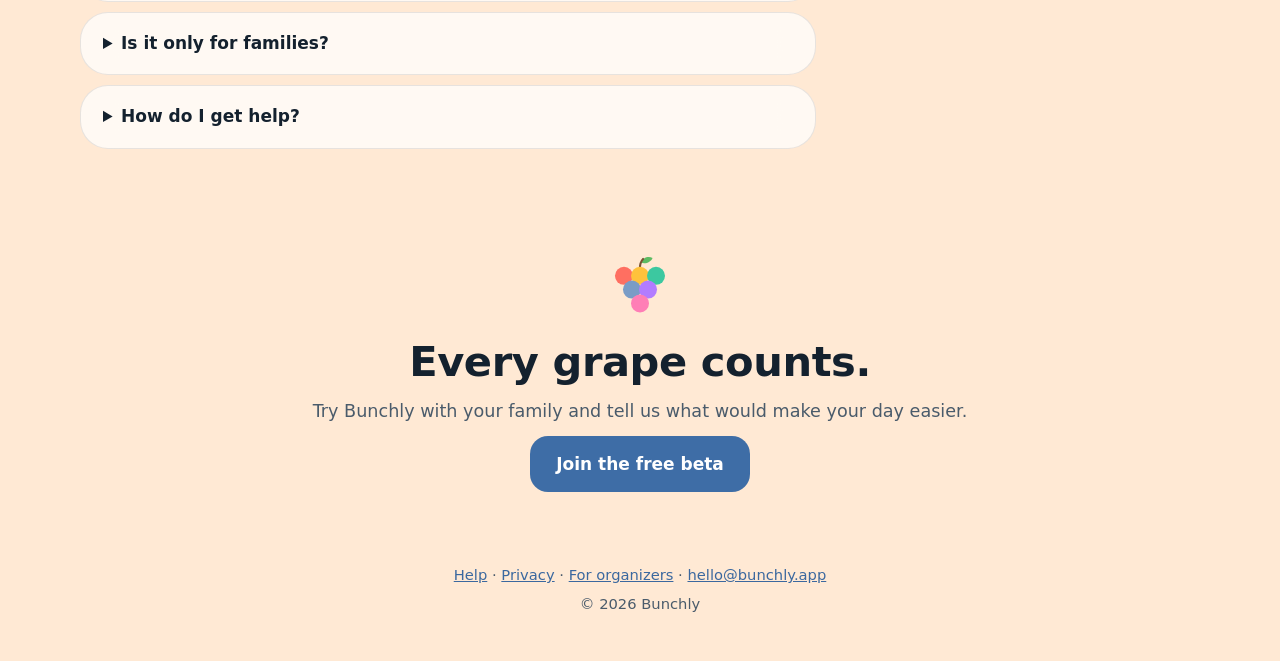
==== commit de08bb64: "Say iPhone only, invite Grandma with a link, and promise beta families the founding price Co-Authore" ====
--- a/index.html
+++ b/index.html
@@ -30,7 +30,7 @@
       <a href="#privacy">Privacy</a>
       <a href="#organizers">Organizers</a>
     </nav>
-    <a class="button small beta-link" href="mailto:hello@bunchly.app?subject=Bunchly%20beta">Get the beta</a>
+    <a class="button small beta-link" href="/beta/">Get the beta</a>
   </header>
 
   <main>
@@ -40,10 +40,10 @@
         <h1>Your family's day in one place.</h1>
         <p class="lead">Less scrambling, more family. Bunchly gathers everyone's plans and tells you what's next before you have to ask.</p>
         <div class="cta">
-          <a class="button beta-link" href="mailto:hello@bunchly.app?subject=Bunchly%20beta">Join the free beta</a>
+          <a class="button beta-link" href="/beta/">Join the free beta</a>
           <a class="button ghost" href="#features">See how it works</a>
         </div>
-        <p class="fine">iPhone first, Android on the way. No accounts needed.</p>
+        <p class="fine">iPhone only for now. No accounts needed.</p>
       </div>
 
       <figure class="phone" aria-label="Bunchly's Today screen">
@@ -86,7 +86,7 @@
     </section>
 
     <ul class="promises" aria-label="Bunchly promises">
-      <li><strong>No accounts.</strong> Open it and go. Grandma joins in two taps.</li>
+      <li><strong>No accounts.</strong> Open it and go. Invite Grandma with a link.</li>
       <li><strong>Locked on your phone.</strong> Family data is encrypted before it syncs.</li>
       <li><strong>No ads, ever.</strong> We don't sell or share your family's data.</li>
     </ul>
@@ -183,7 +183,8 @@
       <h2>Questions</h2>
       <details>
         <summary>What does it cost?</summary>
-        <p>The beta is free. When Bunchly reaches the App Store, the core app stays free, with an optional Plus plan later.</p>
+        <p>The beta is free. When Bunchly reaches the App Store, the core app stays free, with an optional Plus plan.
+          Beta families get Plus at the founding price, and keep that price for as long as they stay subscribed.</p>
       </details>
       <details>
         <summary>Do I need an account?</summary>
@@ -191,7 +192,7 @@
       </details>
       <details>
         <summary>Is there an Android version?</summary>
-        <p>Not yet. Bunchly is built so Android phones can join the same family later.</p>
+        <p>Not yet. Bunchly is iPhone only for now.</p>
       </details>
       <details>
         <summary>Is it only for families?</summary>
@@ -207,7 +208,7 @@
       <img src="/logo.svg" alt="" width="72" height="72">
       <h2>Every grape counts.</h2>
       <p>Try Bunchly with your family and tell us what would make your day easier.</p>
-      <a class="button beta-link" href="mailto:hello@bunchly.app?subject=Bunchly%20beta">Join the free beta</a>
+      <a class="button beta-link" href="/beta/">Join the free beta</a>
     </section>
   </main>
 
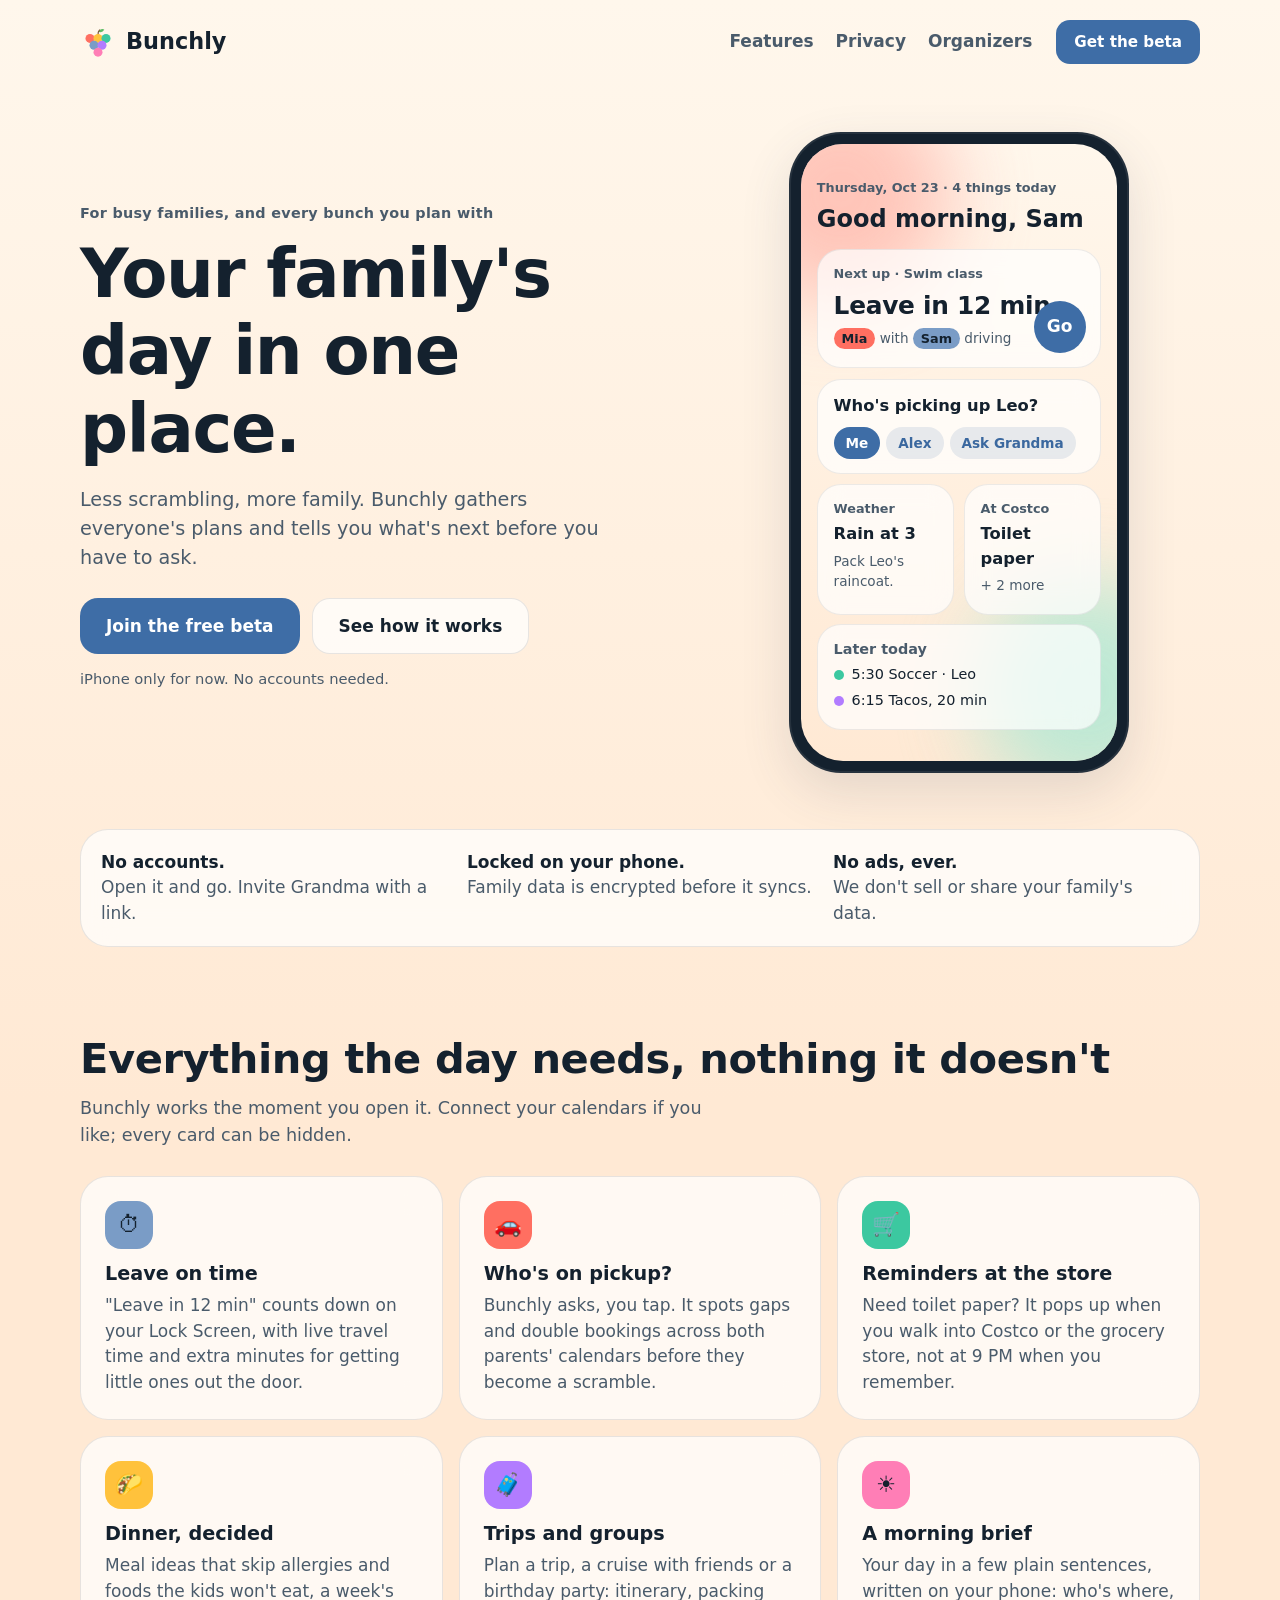
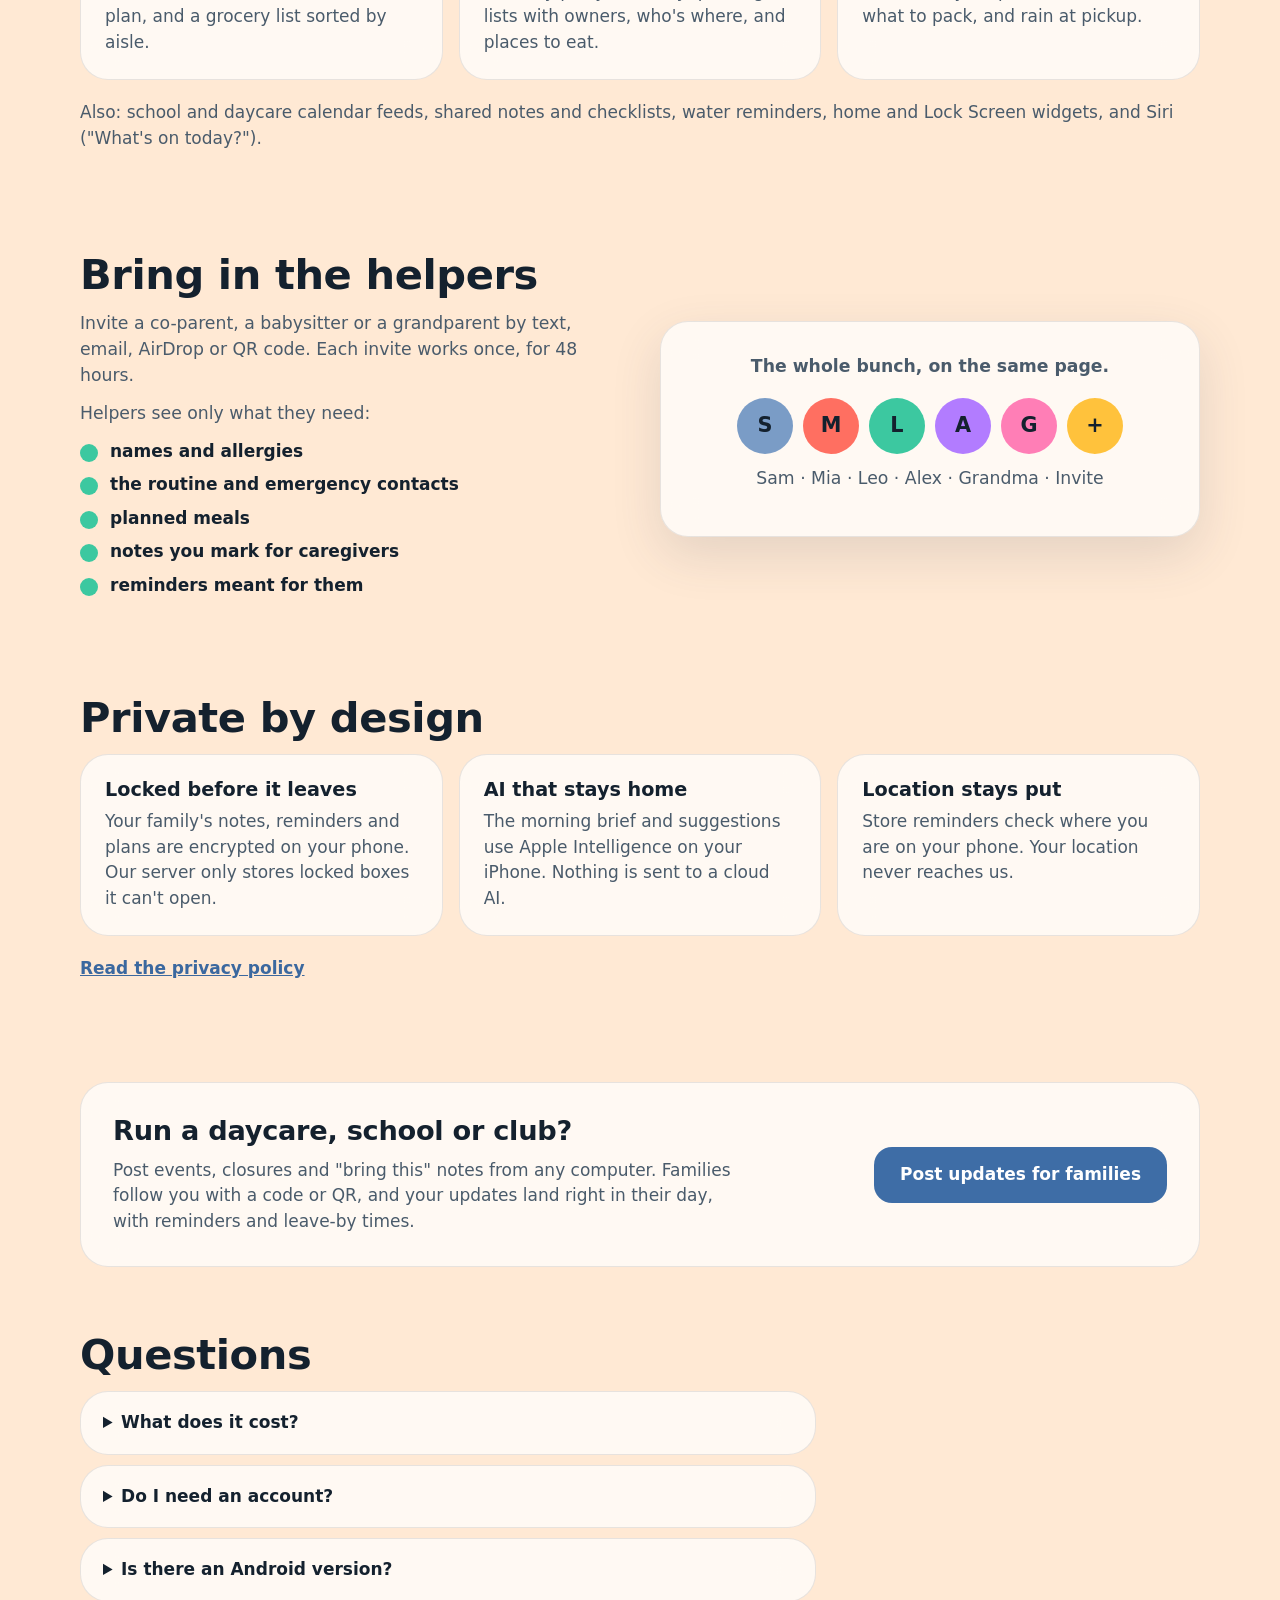
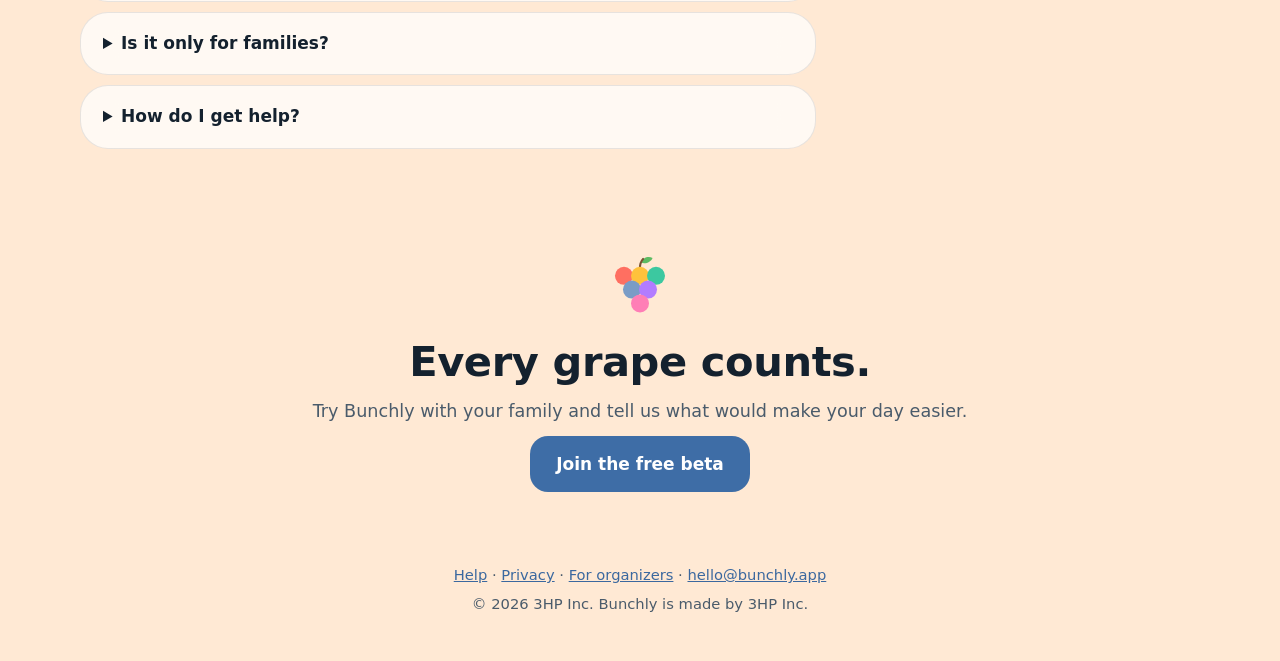
==== commit 38d3b88e: "Name 3HP Inc. as Bunchly's maker on the site Footer copyright on the home and beta pages, a line on " ====
--- a/index.html
+++ b/index.html
@@ -214,7 +214,7 @@
 
   <footer class="bottom">
     <p><a href="/support/">Help</a> · <a href="/privacy/">Privacy</a> · <a href="/organizer/">For organizers</a> · <a href="mailto:hello@bunchly.app">hello@bunchly.app</a></p>
-    <p>© 2026 Bunchly</p>
+    <p>© 2026 3HP Inc. Bunchly is made by 3HP Inc.</p>
   </footer>
 </body>
 </html>
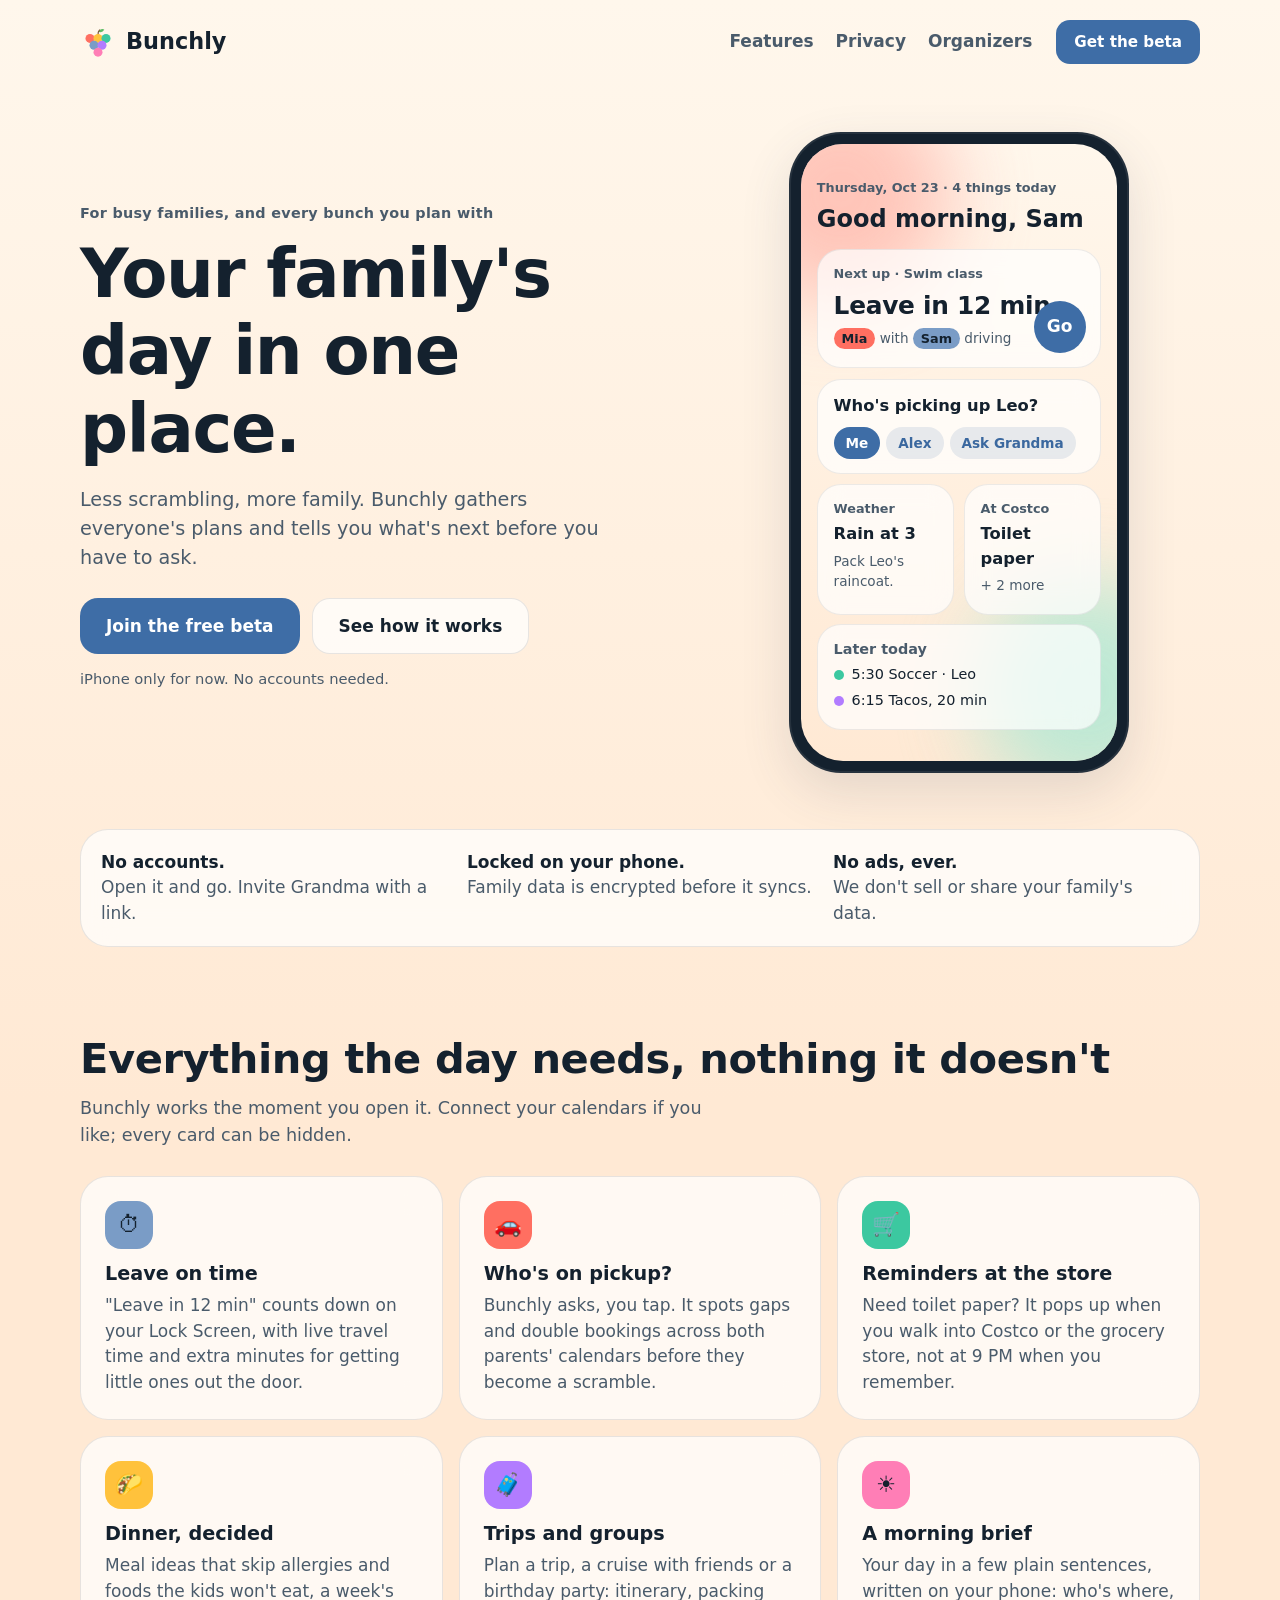
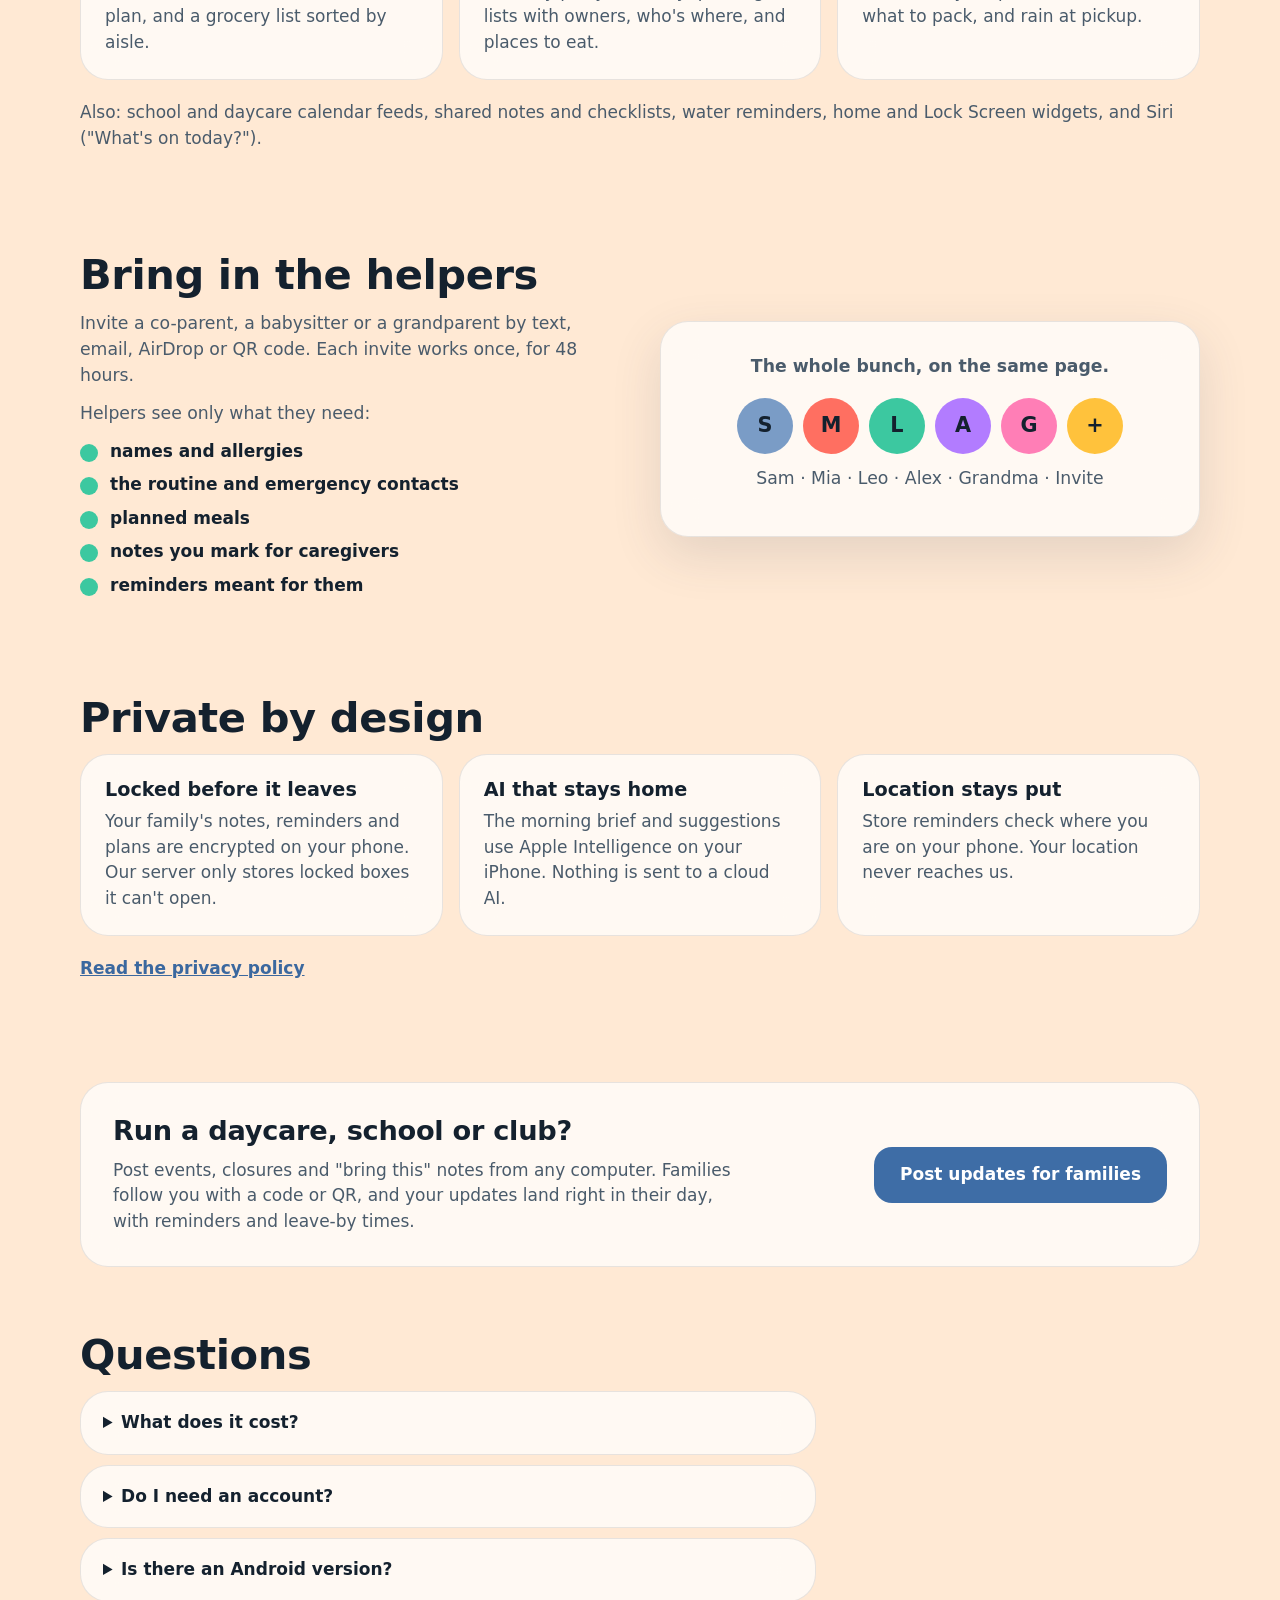
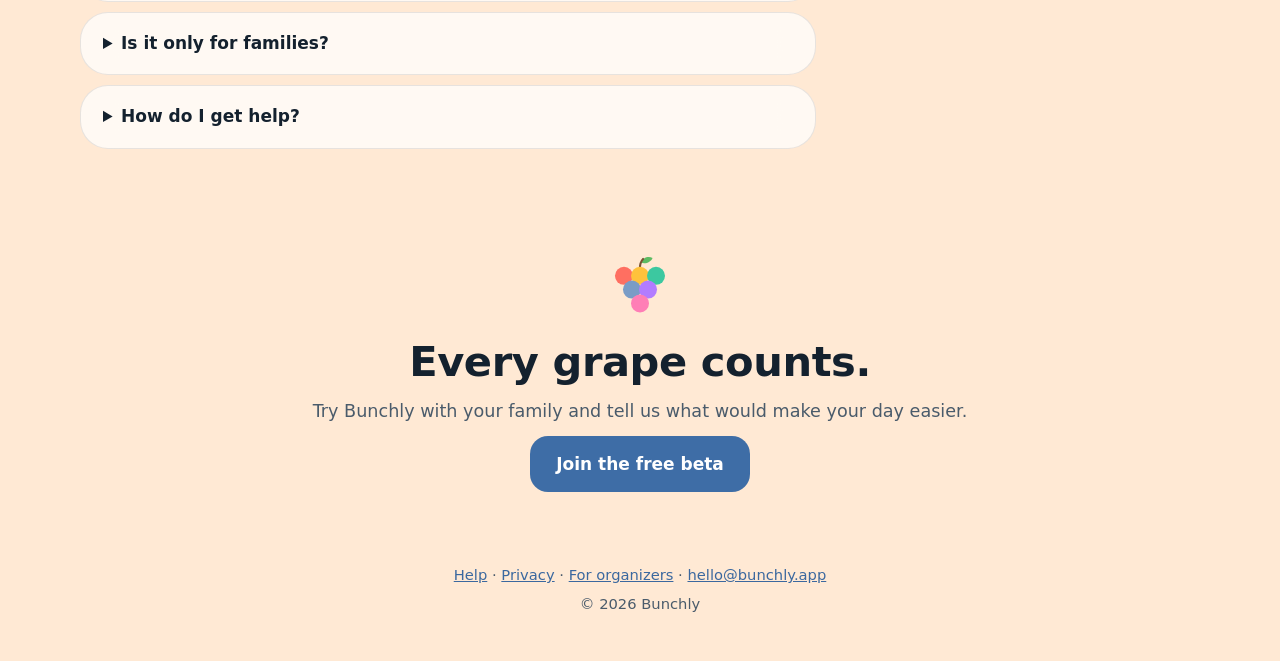
==== commit c74d7316: "Keep the footers as plain Bunchly The privacy policy still names 3HP Inc. as who runs Bunchly.  Co-A" ====
--- a/index.html
+++ b/index.html
@@ -214,7 +214,7 @@
 
   <footer class="bottom">
     <p><a href="/support/">Help</a> · <a href="/privacy/">Privacy</a> · <a href="/organizer/">For organizers</a> · <a href="mailto:hello@bunchly.app">hello@bunchly.app</a></p>
-    <p>© 2026 3HP Inc. Bunchly is made by 3HP Inc.</p>
+    <p>© 2026 Bunchly</p>
   </footer>
 </body>
 </html>
